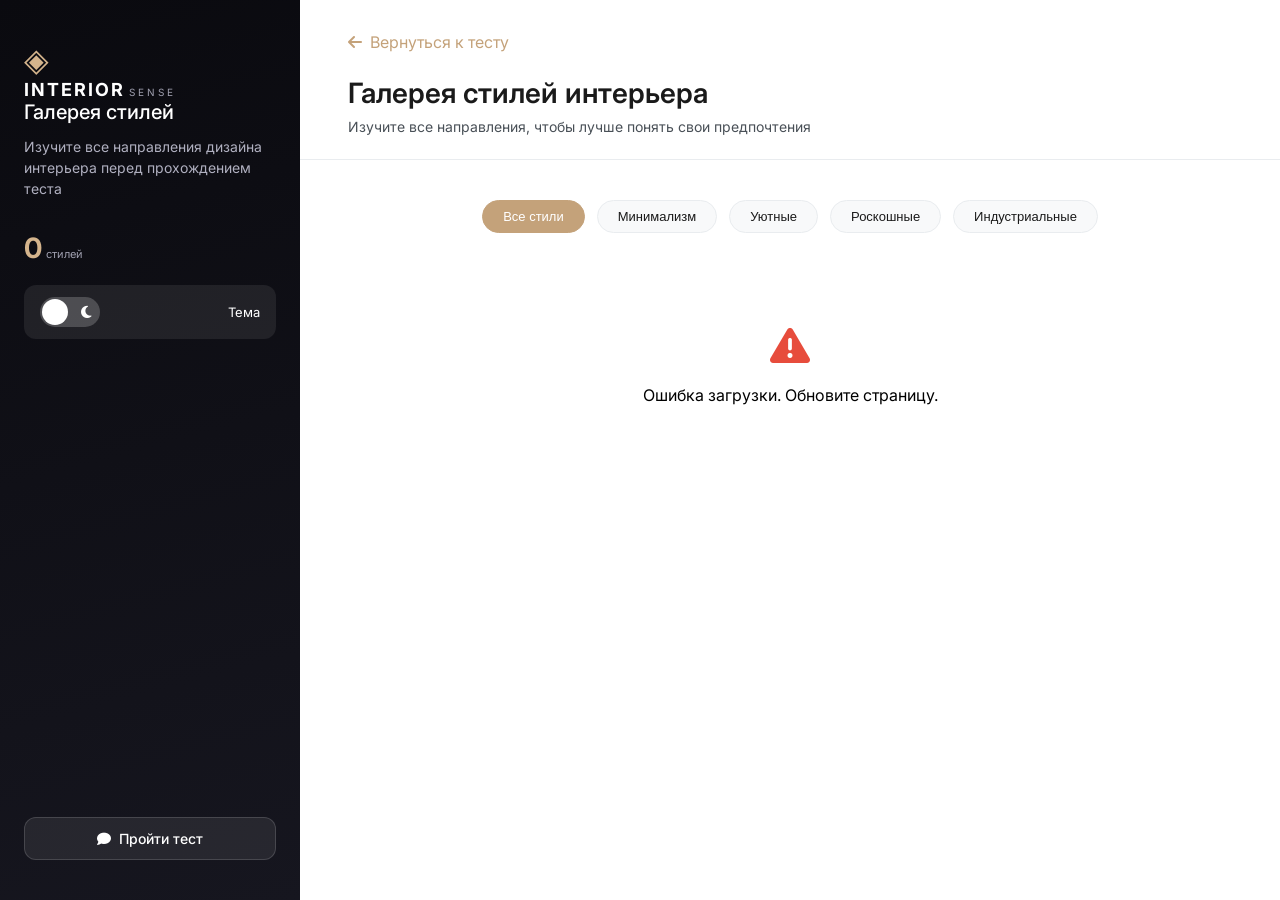
==== templates/styles_gallery.html @ f4f1f502 "Update" ====
<!DOCTYPE html>
<html lang="ru">
<head>
    <meta charset="UTF-8">
    <meta name="viewport" content="width=device-width, initial-scale=1.0">
    <title>Галерея стилей — Interior Sense</title>
    <link rel="stylesheet" href="/static/style.css">
    <link href="https://fonts.googleapis.com/css2?family=Inter:opsz,wght@14..32,300;14..32,400;14..32,500;14..32,600;14..32,700&display=swap" rel="stylesheet">
    <link rel="stylesheet" href="https://cdnjs.cloudflare.com/ajax/libs/font-awesome/6.4.0/css/all.min.css">
    <style>
        /* Дополнительные стили для галереи */
        .gallery-container {
            max-width: 1400px;
            margin: 0 auto;
            padding: 40px 24px;
        }

        .gallery-header {
            text-align: center;
            margin-bottom: 48px;
        }

        .gallery-header h1 {
            font-size: 36px;
            font-weight: 700;
            background: linear-gradient(135deg, var(--text-primary) 0%, var(--accent-primary) 100%);
            -webkit-background-clip: text;
            -webkit-text-fill-color: transparent;
            background-clip: text;
            margin-bottom: 12px;
        }

        .gallery-header p {
            color: var(--text-secondary);
            font-size: 16px;
        }

        .back-link {
            display: inline-flex;
            align-items: center;
            gap: 8px;
            color: var(--accent-primary);
            text-decoration: none;
            margin-bottom: 24px;
            transition: gap 0.3s ease;
        }

        .back-link:hover {
            gap: 12px;
        }

        .styles-grid {
            display: grid;
            grid-template-columns: repeat(auto-fill, minmax(350px, 1fr));
            gap: 30px;
            margin-top: 20px;
        }

        .style-card {
            background: var(--bg-secondary);
            border-radius: 20px;
            overflow: hidden;
            transition: all 0.3s ease;
            border: 1px solid var(--border-color);
            cursor: pointer;
        }

        .style-card:hover {
            transform: translateY(-5px);
            box-shadow: var(--shadow-lg);
            border-color: var(--accent-primary);
        }

        .style-image {
            width: 100%;
            height: 220px;
            object-fit: cover;
            background: var(--bg-tertiary);
        }

        .style-info {
            padding: 20px;
        }

        .style-name {
            font-size: 24px;
            font-weight: 700;
            color: var(--text-primary);
            margin-bottom: 4px;
        }

        .style-full-name {
            font-size: 14px;
            color: var(--accent-primary);
            margin-bottom: 12px;
        }

        .style-description {
            font-size: 14px;
            line-height: 1.5;
            color: var(--text-secondary);
            margin-bottom: 16px;
        }

        .style-tags {
            display: flex;
            flex-wrap: wrap;
            gap: 6px;
            margin-bottom: 16px;
        }

        .style-tag {
            background: var(--bg-tertiary);
            padding: 4px 10px;
            border-radius: 12px;
            font-size: 11px;
            color: var(--text-muted);
        }

        .expand-btn {
            width: 100%;
            padding: 10px;
            background: var(--bg-tertiary);
            border: none;
            border-radius: 12px;
            color: var(--text-primary);
            font-size: 13px;
            cursor: pointer;
            transition: all 0.2s ease;
            display: flex;
            align-items: center;
            justify-content: center;
            gap: 8px;
        }

        .expand-btn:hover {
            background: var(--accent-primary);
            color: white;
        }

        /* Модальное окно */
        .modal {
            display: none;
            position: fixed;
            top: 0;
            left: 0;
            width: 100%;
            height: 100%;
            background: rgba(0, 0, 0, 0.8);
            z-index: 2000;
            justify-content: center;
            align-items: center;
            backdrop-filter: blur(5px);
        }

        .modal.active {
            display: flex;
        }

        .modal-content {
            background: var(--bg-primary);
            border-radius: 24px;
            max-width: 500px;
            width: 90%;
            max-height: 80vh;
            overflow-y: auto;
            position: relative;
            animation: modalFadeIn 0.3s ease;
        }

        @keyframes modalFadeIn {
            from {
                opacity: 0;
                transform: scale(0.9);
            }
            to {
                opacity: 1;
                transform: scale(1);
            }
        }

        .modal-close {
            position: absolute;
            top: 16px;
            right: 20px;
            font-size: 28px;
            cursor: pointer;
            color: var(--text-secondary);
            transition: color 0.2s ease;
            z-index: 1;
        }

        .modal-close:hover {
            color: var(--accent-primary);
        }

        .modal-image {
            width: 100%;
            height: 250px;
            object-fit: cover;
        }

        .modal-info {
            padding: 24px;
        }

        .modal-name {
            font-size: 28px;
            font-weight: 700;
            color: var(--text-primary);
            margin-bottom: 4px;
        }

        .modal-full-name {
            font-size: 16px;
            color: var(--accent-primary);
            margin-bottom: 16px;
        }

        .modal-description {
            font-size: 14px;
            line-height: 1.6;
            color: var(--text-secondary);
            margin-bottom: 20px;
        }

        .modal-section {
            margin-top: 20px;
            padding-top: 16px;
            border-top: 1px solid var(--border-color);
        }

        .modal-section h4 {
            font-size: 16px;
            font-weight: 600;
            margin-bottom: 10px;
            color: var(--text-primary);
        }

        .modal-list {
            list-style: none;
            padding: 0;
        }

        .modal-list li {
            padding: 6px 0;
            padding-left: 20px;
            position: relative;
            font-size: 13px;
            color: var(--text-secondary);
        }

        .modal-list li:before {
            content: "✓";
            position: absolute;
            left: 0;
            color: var(--accent-primary);
            font-weight: bold;
        }

        .filter-bar {
            display: flex;
            justify-content: center;
            gap: 12px;
            margin-bottom: 32px;
            flex-wrap: wrap;
        }

        .filter-btn {
            background: var(--bg-secondary);
            border: 1px solid var(--border-color);
            padding: 8px 20px;
            border-radius: 40px;
            font-size: 13px;
            cursor: pointer;
            transition: all 0.2s ease;
            color: var(--text-primary);
        }

        .filter-btn.active {
            background: var(--accent-primary);
            color: white;
            border-color: var(--accent-primary);
        }

        .filter-btn:hover:not(.active) {
            border-color: var(--accent-primary);
        }

        @media (max-width: 768px) {
            .styles-grid {
                grid-template-columns: 1fr;
            }

            .gallery-header h1 {
                font-size: 28px;
            }
        }
    </style>
</head>
<body>
    <div class="app">
        <aside class="sidebar">
            <div class="logo">
                <div class="logo-icon">◈</div>
                <div class="logo-text">
                    <span class="logo-title">INTERIOR</span>
                    <span class="logo-subtitle">SENSE</span>
                </div>
            </div>

            <div class="sidebar-content">
                <h3>Галерея стилей</h3>
                <p>Изучите все направления дизайна интерьера перед прохождением теста</p>

                <div class="stats">
                    <div class="stat-item">
                        <span class="stat-value" id="stylesCount">0</span>
                        <span class="stat-label">стилей</span>
                    </div>
                </div>
            </div>

            <div class="theme-toggle-wrapper">
                <button class="theme-toggle" id="themeToggle">
                    <i class="fas fa-sun"></i>
                    <i class="fas fa-moon"></i>
                    <span class="toggle-slider"></span>
                </button>
                <span class="theme-label">Тема</span>
            </div>

            <a href="/" class="reset-btn" style="text-decoration: none; margin-top: auto;">
                <i class="fas fa-comment"></i>
                <span>Пройти тест</span>
            </a>
        </aside>

        <main class="chat-main">
            <div class="chat-header">
                <div class="header-content">
                    <a href="/" class="back-link">
                        <i class="fas fa-arrow-left"></i>
                        <span>Вернуться к тесту</span>
                    </a>
                    <h1>Галерея стилей интерьера</h1>
                    <p>Изучите все направления, чтобы лучше понять свои предпочтения</p>
                </div>
                <div class="header-actions">
                    <button class="menu-toggle" id="menuToggle">
                        <i class="fas fa-bars"></i>
                    </button>
                </div>
            </div>

            <div class="gallery-container">
                <div class="filter-bar" id="filterBar">
                    <button class="filter-btn active" data-filter="all">Все стили</button>
                    <button class="filter-btn" data-filter="minimal">Минимализм</button>
                    <button class="filter-btn" data-filter="cozy">Уютные</button>
                    <button class="filter-btn" data-filter="luxury">Роскошные</button>
                    <button class="filter-btn" data-filter="industrial">Индустриальные</button>
                </div>

                <div class="styles-grid" id="stylesGrid">
                    <!-- Карточки будут загружены через JS -->
                    <div style="text-align: center; grid-column: 1/-1; padding: 60px;">
                        <i class="fas fa-spinner fa-spin" style="font-size: 40px; color: var(--accent-primary);"></i>
                        <p style="margin-top: 20px; color: var(--text-secondary);">Загрузка стилей...</p>
                    </div>
                </div>
            </div>
        </main>
    </div>

    <!-- Модальное окно -->
    <div class="modal" id="styleModal">
        <div class="modal-content">
            <div class="modal-close" onclick="closeModal()">&times;</div>
            <img class="modal-image" id="modalImage" src="" alt="">
            <div class="modal-info">
                <div class="modal-name" id="modalName"></div>
                <div class="modal-full-name" id="modalFullName"></div>
                <div class="modal-description" id="modalDescription"></div>

                <div class="modal-section">
                    <h4>🎨 Цветовая палитра</h4>
                    <div class="tags" id="modalColors"></div>
                </div>

                <div class="modal-section">
                    <h4>🪵 Материалы</h4>
                    <div class="tags" id="modalMaterials"></div>
                </div>

                <div class="modal-section">
                    <h4>🛍️ Что купить</h4>
                    <ul class="modal-list" id="modalShopping"></ul>
                </div>

                <div class="modal-section">
                    <h4>⚠️ Чего избегать</h4>
                    <div class="tags" id="modalAvoid"></div>
                </div>
            </div>
        </div>
    </div>

    <script>
        // Данные стилей из сервера
        let stylesData = {};

        // Категории для фильтрации
        const styleCategories = {
            "japandi": "cozy",
            "scandi": "cozy",
            "minimal": "minimal",
            "loft": "industrial",
            "artdeco": "luxury",
            "classic": "luxury",
            "hitech": "minimal",
            "midcentury": "cozy",
            "boho": "cozy"
        };

        async function loadStyles() {
            try {
                const response = await fetch('/api/styles');
                const data = await response.json();
                stylesData = data.styles;
                document.getElementById('stylesCount').textContent = Object.keys(stylesData).length;
                renderStyles('all');
            } catch (error) {
                console.error('Ошибка загрузки стилей:', error);
                document.getElementById('stylesGrid').innerHTML = '<div style="grid-column: 1/-1; text-align: center; padding: 60px;"><i class="fas fa-exclamation-triangle" style="font-size: 40px; color: #e74c3c;"></i><p style="margin-top: 20px;">Ошибка загрузки. Обновите страницу.</p></div>';
            }
        }

        function renderStyles(filter) {
            const grid = document.getElementById('stylesGrid');
            grid.innerHTML = '';

            let filteredStyles = Object.entries(stylesData);
            if (filter !== 'all') {
                filteredStyles = filteredStyles.filter(([key]) => styleCategories[key] === filter);
            }

            if (filteredStyles.length === 0) {
                grid.innerHTML = '<div style="grid-column: 1/-1; text-align: center; padding: 60px;"><i class="fas fa-search" style="font-size: 40px; color: var(--text-muted);"></i><p style="margin-top: 20px;">Стилей не найдено</p></div>';
                return;
            }

            filteredStyles.forEach(([key, style]) => {
                const card = document.createElement('div');
                card.className = 'style-card';
                card.onclick = () => showModal(key, style);
                card.innerHTML = `
                    <img class="style-image" src="${style.image || 'https://placehold.co/600x400'}" alt="${style.name}" onerror="this.src='https://placehold.co/600x400'">
                    <div class="style-info">
                        <div class="style-name">${escapeHtml(style.name)}</div>
                        <div class="style-full-name">${escapeHtml(style.full_name)}</div>
                        <div class="style-description">${escapeHtml(style.description.substring(0, 100))}...</div>
                        <div class="style-tags">
                            ${style.colors.slice(0, 3).map(c => `<span class="style-tag">${escapeHtml(c)}</span>`).join('')}
                        </div>
                        <button class="expand-btn" onclick="event.stopPropagation(); showModal('${key}', ${JSON.stringify(style).replace(/"/g, '&quot;')})">
                            <i class="fas fa-expand-alt"></i>
                            Подробнее
                        </button>
                    </div>
                `;
                grid.appendChild(card);
            });
        }

        function showModal(key, style) {
            const modal = document.getElementById('styleModal');
            document.getElementById('modalImage').src = style.image || 'https://placehold.co/600x400';
            document.getElementById('modalName').textContent = style.name;
            document.getElementById('modalFullName').textContent = style.full_name;
            document.getElementById('modalDescription').textContent = style.description;

            document.getElementById('modalColors').innerHTML = style.colors.map(c => `<span class="tag">${escapeHtml(c)}</span>`).join('');
            document.getElementById('modalMaterials').innerHTML = style.materials.map(m => `<span class="tag">${escapeHtml(m)}</span>`).join('');
            document.getElementById('modalShopping').innerHTML = style.shopping_list.map(item => `<li>${escapeHtml(item)}</li>`).join('');
            document.getElementById('modalAvoid').innerHTML = style.avoid.map(a => `<span class="tag">${escapeHtml(a)}</span>`).join('');

            modal.classList.add('active');
        }

        function closeModal() {
            document.getElementById('styleModal').classList.remove('active');
        }

        function escapeHtml(text) {
            const div = document.createElement('div');
            div.textContent = text;
            return div.innerHTML;
        }

        // Тема и мобильное меню
        function initTheme() {
            const savedTheme = localStorage.getItem('theme');
            if (savedTheme === 'dark') {
                document.body.classList.add('dark-theme');
            }
            document.getElementById('themeToggle').addEventListener('click', () => {
                document.body.classList.toggle('dark-theme');
                localStorage.setItem('theme', document.body.classList.contains('dark-theme') ? 'dark' : 'light');
            });
        }

        function initMobileMenu() {
            const menuToggle = document.getElementById('menuToggle');
            const sidebar = document.querySelector('.sidebar');
            if (menuToggle && sidebar) {
                menuToggle.addEventListener('click', () => sidebar.classList.toggle('open'));
                document.addEventListener('click', (e) => {
                    if (sidebar.classList.contains('open') && !sidebar.contains(e.target) && !menuToggle.contains(e.target)) {
                        sidebar.classList.remove('open');
                    }
                });
            }
        }

        function initFilters() {
            document.querySelectorAll('.filter-btn').forEach(btn => {
                btn.addEventListener('click', () => {
                    document.querySelectorAll('.filter-btn').forEach(b => b.classList.remove('active'));
                    btn.classList.add('active');
                    renderStyles(btn.dataset.filter);
                });
            });
        }

        document.addEventListener('DOMContentLoaded', () => {
            loadStyles();
            initTheme();
            initMobileMenu();
            initFilters();

            // Закрыть модалку по клику вне
            document.getElementById('styleModal').addEventListener('click', (e) => {
                if (e.target === document.getElementById('styleModal')) closeModal();
            });

            // Закрыть по ESC
            document.addEventListener('keydown', (e) => {
                if (e.key === 'Escape') closeModal();
            });
        });
    </script>
</body>
</html>
---- static/style.css ----
* {
    margin: 0;
    padding: 0;
    box-sizing: border-box;
}

body {
    font-family: 'Inter', -apple-system, BlinkMacSystemFont, sans-serif;
    background: linear-gradient(135deg, #667eea 0%, #764ba2 100%);
    min-height: 100vh;
    height: 100vh;
    overflow: hidden;
}

/* Тёмная тема - принудительные цвета */
body.dark-theme {
    background: linear-gradient(135deg, #0f0f1a 0%, #1a1a2e 100%);
}

.app {
    display: flex;
    height: 100vh;
    max-width: 1600px;
    margin: 0 auto;
    background: var(--bg-primary);
    box-shadow: 0 25px 50px -12px rgba(0, 0, 0, 0.25);
    position: relative;
}

/* ========== СВЕТЛАЯ ТЕМА (по умолчанию) ========== */
:root,
body:not(.dark-theme) {
    --bg-primary: #ffffff;
    --bg-secondary: #f8f9fa;
    --bg-tertiary: #f1f3f5;
    --bg-hover: #e9ecef;

    /* Текст - светлая тема */
    --text-primary: #1a1a1a;
    --text-secondary: #495057;
    --text-muted: #6c757d;
    --text-light: #868e96;
    --text-on-accent: #ffffff;

    /* Границы */
    --border-color: #e9ecef;
    --border-hover: #dee2e6;

    /* Акценты */
    --accent-primary: #c4a27a;
    --accent-secondary: #b8926a;
    --accent-hover: #a8855a;
    --accent-light: rgba(196, 162, 122, 0.1);

    /* Сообщения */
    --bot-bubble: #f8f9fa;
    --bot-text: #1a1a1a;
    --user-bubble: #1a1a1a;
    --user-text: #ffffff;

    /* Иконки */
    --icon-color: #6c757d;
    --icon-hover: #c4a27a;

    /* Тени */
    --shadow-sm: 0 1px 2px rgba(0, 0, 0, 0.05);
    --shadow-md: 0 4px 6px rgba(0, 0, 0, 0.07);
    --shadow-lg: 0 10px 15px -3px rgba(0, 0, 0, 0.1);
}

/* ========== ТЁМНАЯ ТЕМА (принудительно) ========== */
body.dark-theme {
    --bg-primary: #0d1117;
    --bg-secondary: #161b22;
    --bg-tertiary: #1f242e;
    --bg-hover: #2d333b;

    /* Текст - тёмная тема (светлый на тёмном) */
    --text-primary: #ffffff;
    --text-secondary: #c9d1d9;
    --text-muted: #8b949e;
    --text-light: #6e7681;
    --text-on-accent: #ffffff;

    /* Границы */
    --border-color: #30363d;
    --border-hover: #444c56;

    /* Акценты */
    --accent-primary: #d4b48c;
    --accent-secondary: #c4a47c;
    --accent-hover: #e4c49c;
    --accent-light: rgba(212, 180, 140, 0.15);

    /* Сообщения */
    --bot-bubble: #161b22;
    --bot-text: #e6edf3;
    --user-bubble: #238636;
    --user-text: #ffffff;

    /* Иконки */
    --icon-color: #8b949e;
    --icon-hover: #d4b48c;

    /* Тени */
    --shadow-sm: 0 1px 2px rgba(0, 0, 0, 0.3);
    --shadow-md: 0 4px 6px rgba(0, 0, 0, 0.4);
    --shadow-lg: 0 10px 15px -3px rgba(0, 0, 0, 0.5);
}

/* ========== SIDEBAR (всегда тёмный, но текст читаемый) ========== */
.sidebar {
    width: 300px;
    background: linear-gradient(165deg, #0a0a0f 0%, #16161f 100%);
    display: flex;
    flex-direction: column;
    justify-content: space-between;
    padding: 40px 24px;
    position: relative;
    overflow-y: auto;
    transition: all 0.3s ease;
}

.logo-icon {
    font-size: 32px;
    font-weight: 300;
    color: #d4b48c;
}

.logo-title {
    font-size: 18px;
    font-weight: 700;
    letter-spacing: 2px;
    color: #ffffff;
}

.logo-subtitle {
    font-size: 10px;
    letter-spacing: 3px;
    color: #a0a0b0;
}

.sidebar-content h3 {
    font-size: 20px;
    font-weight: 500;
    margin-bottom: 12px;
    color: #ffffff;
}

.sidebar-content p {
    font-size: 14px;
    line-height: 1.5;
    color: #b0b0c0;
    margin-bottom: 32px;
}

.stat-value {
    font-size: 28px;
    font-weight: 700;
    color: #d4b48c;
}

.stat-label {
    font-size: 11px;
    color: #a0a0b0;
    margin-top: 4px;
}

/* Theme Toggle */
.theme-toggle-wrapper {
    margin: 20px 0;
    display: flex;
    align-items: center;
    justify-content: space-between;
    padding: 12px 16px;
    background: rgba(255, 255, 255, 0.08);
    border-radius: 12px;
}

.theme-label {
    font-size: 13px;
    color: #ffffff;
}

.theme-toggle {
    position: relative;
    width: 60px;
    height: 30px;
    border-radius: 30px;
    background: rgba(255, 255, 255, 0.2);
    border: none;
    cursor: pointer;
    display: flex;
    align-items: center;
    justify-content: space-between;
    padding: 0 8px;
    transition: all 0.3s ease;
}

.theme-toggle i {
    font-size: 14px;
    color: #ffffff;
    z-index: 1;
}

.theme-toggle .toggle-slider {
    position: absolute;
    width: 26px;
    height: 26px;
    background: #ffffff;
    border-radius: 50%;
    left: 2px;
    transition: transform 0.3s ease;
}

body.dark-theme .theme-toggle .toggle-slider {
    transform: translateX(30px);
}

.reset-btn {
    background: rgba(255, 255, 255, 0.08);
    border: 1px solid rgba(255, 255, 255, 0.15);
    color: #ffffff;
    padding: 12px 20px;
    border-radius: 12px;
    font-size: 14px;
    font-weight: 500;
    cursor: pointer;
    transition: all 0.3s ease;
    margin-top: auto;
    display: flex;
    align-items: center;
    justify-content: center;
    gap: 8px;
}

.reset-btn i {
    color: #ffffff;
}

.reset-btn:hover {
    background: rgba(255, 255, 255, 0.15);
    transform: translateY(-2px);
}

/* ========== CHAT MAIN ========== */
.chat-main {
    flex: 1;
    display: flex;
    flex-direction: column;
    background: var(--bg-primary);
}

.chat-header {
    padding: 32px 48px 24px;
    border-bottom: 1px solid var(--border-color);
    display: flex;
    justify-content: space-between;
    align-items: center;
}

.header-content h1 {
    font-size: 28px;
    font-weight: 600;
    margin-bottom: 8px;
    color: var(--text-primary) !important;
}

.header-content p {
    color: var(--text-secondary) !important;
    font-size: 14px;
}

.menu-toggle {
    display: none;
    background: none;
    border: none;
    font-size: 24px;
    color: var(--text-primary);
    cursor: pointer;
    padding: 8px;
}

.chat-messages {
    flex: 1;
    overflow-y: auto;
    padding: 32px 48px;
    display: flex;
    flex-direction: column;
    gap: 24px;
}

/* Сообщения */
.message {
    display: flex;
    gap: 12px;
    animation: fadeInUp 0.4s ease;
    align-items: flex-start;
}

.message-avatar {
    width: 36px;
    height: 36px;
    background: var(--bg-tertiary);
    border-radius: 12px;
    display: flex;
    align-items: center;
    justify-content: center;
    font-size: 18px;
    flex-shrink: 0;
}

.message-avatar i {
    color: var(--icon-color);
}

.message.user .message-avatar {
    background: var(--accent-primary);
}

.message.user .message-avatar i {
    color: #ffffff;
}

.message-content {
    max-width: 70%;
    min-width: auto;
    width: auto;
}

.message.user {
    flex-direction: row-reverse;
}

.message.user .message-content {
    text-align: right;
}

/* ТЕКСТ СООБЩЕНИЙ - принудительные цвета */
.message-text {
    background: var(--bot-bubble);
    padding: 12px 20px;
    border-radius: 20px;
    border-bottom-left-radius: 4px;
    font-size: 14px;
    line-height: 1.5;
    color: var(--bot-text) !important;
    word-wrap: break-word;
    white-space: normal;
    display: inline-block;
    width: auto;
    max-width: 100%;
}

.message.user .message-text {
    background: var(--user-bubble);
    color: var(--user-text) !important;
    border-bottom-right-radius: 4px;
    border-bottom-left-radius: 20px;
}

/* Кнопки опций */
.options-container {
    display: flex;
    flex-wrap: wrap;
    gap: 10px;
    padding: 20px 48px;
    border-top: 1px solid var(--border-color);
    background: var(--bg-primary);
}

.option-btn {
    background: var(--bg-secondary);
    border: 1.5px solid var(--border-color);
    padding: 10px 20px;
    border-radius: 40px;
    font-size: 13px;
    font-weight: 500;
    color: var(--text-primary) !important;
    cursor: pointer;
    transition: all 0.2s ease;
    font-family: inherit;
}

.option-btn:hover {
    border-color: var(--accent-primary);
    background: var(--accent-primary);
    color: #ffffff !important;
}

/* Результат */
.result-card {
    background: var(--bg-secondary);
    border-radius: 24px;
    padding: 28px;
    margin-top: 16px;
    border: 1px solid var(--border-color);
}

.result-header {
    display: flex;
    justify-content: space-between;
    align-items: center;
    margin-bottom: 24px;
    flex-wrap: wrap;
    gap: 16px;
}

.result-badge {
    background: var(--accent-primary);
    color: #ffffff;
    padding: 6px 16px;
    border-radius: 40px;
    font-size: 13px;
    font-weight: 500;
}

.result-confidence {
    background: var(--accent-light);
    color: var(--accent-primary);
    padding: 6px 16px;
    border-radius: 40px;
    font-size: 13px;
}

.result-style-name {
    font-size: 32px;
    font-weight: 700;
    margin-bottom: 8px;
    color: var(--text-primary) !important;
}

.result-style-full {
    font-size: 18px;
    color: var(--accent-primary) !important;
    margin-bottom: 20px;
}

.result-description {
    font-size: 15px;
    line-height: 1.6;
    margin-bottom: 24px;
    color: var(--text-secondary) !important;
}

.result-section {
    margin-top: 24px;
    padding-top: 24px;
    border-top: 1px solid var(--border-color);
}

.result-section h4 {
    font-size: 16px;
    font-weight: 600;
    margin-bottom: 12px;
    color: var(--text-primary) !important;
}

.tags {
    display: flex;
    flex-wrap: wrap;
    gap: 8px;
}

.tag {
    background: var(--bg-tertiary);
    padding: 6px 14px;
    border-radius: 20px;
    font-size: 13px;
    color: var(--text-secondary) !important;
}

.shopping-list {
    list-style: none;
    padding: 0;
}

.shopping-list li {
    padding: 8px 0;
    padding-left: 24px;
    position: relative;
    font-size: 14px;
    color: var(--text-secondary) !important;
}

.shopping-list li:before {
    content: "✓";
    position: absolute;
    left: 0;
    color: var(--accent-primary);
    font-weight: bold;
}

/* Загрузка */
.loading {
    padding: 20px 48px;
    display: flex;
    align-items: center;
    gap: 12px;
    border-top: 1px solid var(--border-color);
    background: var(--bg-primary);
}

.loading span {
    color: var(--text-secondary) !important;
    font-size: 14px;
}

.dot {
    width: 8px;
    height: 8px;
    background: var(--accent-primary);
    border-radius: 50%;
    animation: bounce 0.8s infinite;
}

.dot:nth-child(2) { animation-delay: 0.2s; }
.dot:nth-child(3) { animation-delay: 0.4s; }

@keyframes bounce {
    0%, 100% { transform: translateY(0); }
    50% { transform: translateY(-5px); }
}

@keyframes fadeInUp {
    from {
        opacity: 0;
        transform: translateY(20px);
    }
    to {
        opacity: 1;
        transform: translateY(0);
    }
}

.progress-bar {
    height: 3px;
    background: var(--border-color);
}

.progress-fill {
    height: 100%;
    background: linear-gradient(90deg, var(--accent-primary), var(--accent-secondary));
    transition: width 0.3s ease;
}

/* Scrollbar */
::-webkit-scrollbar {
    width: 6px;
}

::-webkit-scrollbar-track {
    background: var(--bg-tertiary);
}

::-webkit-scrollbar-thumb {
    background: var(--accent-primary);
    border-radius: 3px;
}

/* ========== RESPONSIVE ========== */
@media (max-width: 768px) {
    .sidebar {
        position: fixed;
        left: -300px;
        top: 0;
        height: 100%;
        z-index: 1000;
        transition: left 0.3s ease;
        box-shadow: 2px 0 10px rgba(0, 0, 0, 0.3);
    }

    .sidebar.open {
        left: 0;
    }

    .menu-toggle {
        display: block;
    }

    .chat-messages {
        padding: 20px;
    }

    .options-container {
        padding: 16px 20px;
    }

    .message-content {
        max-width: 85%;
    }

    .chat-header {
        padding: 20px 24px;
    }

    .header-content h1 {
        font-size: 22px;
    }
}

@media (max-width: 480px) {
    .message-content {
        max-width: 90%;
    }

    .result-card {
        padding: 20px;
    }

    .result-style-name {
        font-size: 24px;
    }
}
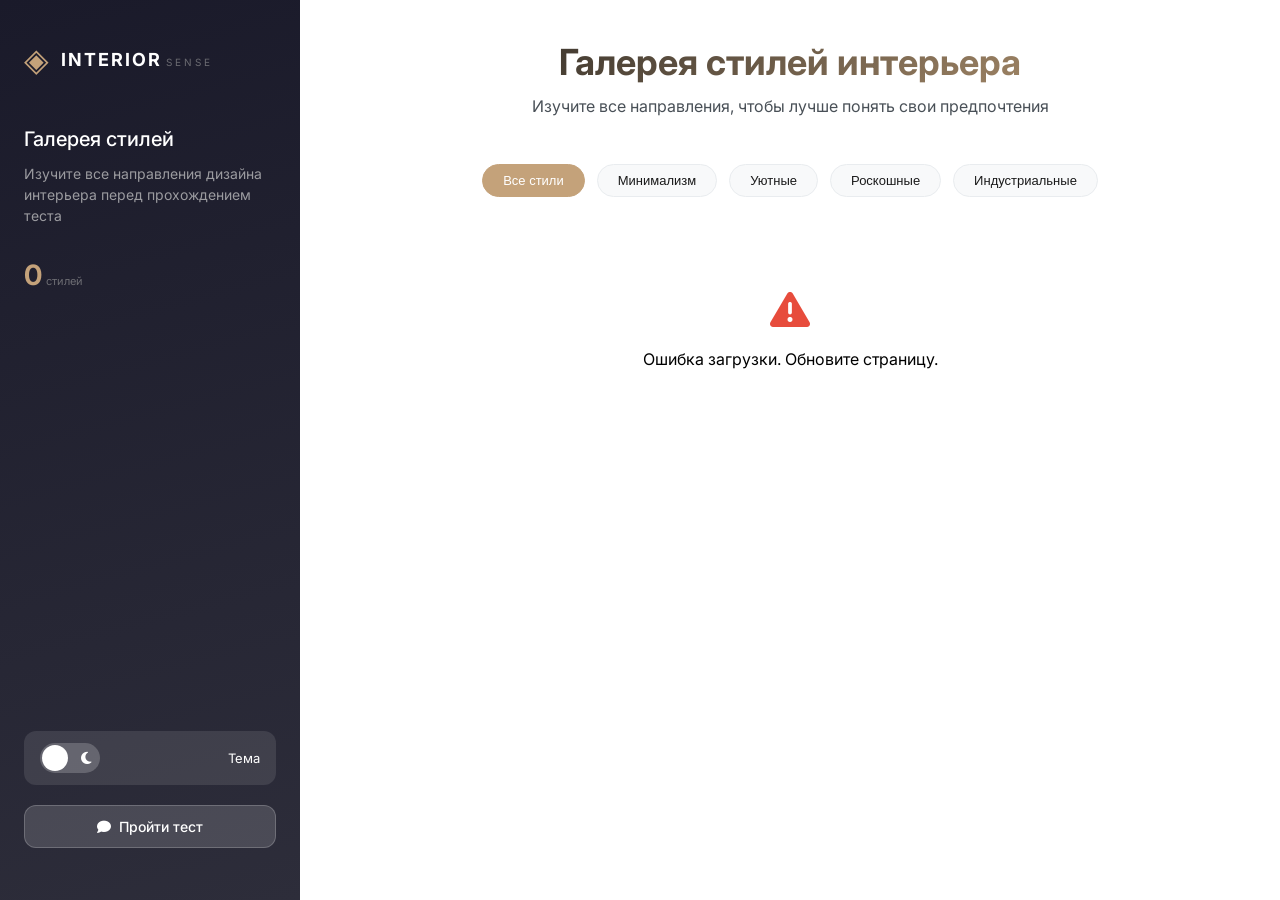
==== commit 3c019446: "Update" ====
--- a/templates/styles_gallery.html
+++ b/templates/styles_gallery.html
@@ -13,6 +13,7 @@
             max-width: 1400px;
             margin: 0 auto;
             padding: 40px 24px;
+            width: 100%;
         }
 
         .gallery-header {
@@ -287,73 +288,298 @@
             border-color: var(--accent-primary);
         }
 
+        /* Специальный стиль для страницы галереи - чтобы контент был по центру */
+        .gallery-layout {
+            display: flex;
+            width: 100%;
+            min-height: 100vh;
+        }
+
+        /* Сайдбар для галереи */
+        .gallery-sidebar {
+            width: 300px;
+            background: linear-gradient(165deg, #1a1a2a 0%, #2d2d3a 100%);
+            color: white;
+            display: flex;
+            flex-direction: column;
+            justify-content: space-between;
+            padding: 40px 24px;
+            position: fixed;
+            height: 100vh;
+            overflow-y: auto;
+            left: 0;
+            top: 0;
+        }
+
+        .gallery-main {
+            flex: 1;
+            margin-left: 300px;
+            background: var(--bg-primary);
+            min-height: 100vh;
+            overflow-y: auto;
+        }
+
+        body.dark-theme .gallery-main {
+            background: var(--bg-primary);
+        }
+
         @media (max-width: 768px) {
+            .gallery-sidebar {
+                left: -300px;
+                transition: left 0.3s ease;
+                z-index: 1000;
+            }
+
+            .gallery-sidebar.open {
+                left: 0;
+            }
+
+            .gallery-main {
+                margin-left: 0;
+            }
+
+            .gallery-header h1 {
+                font-size: 28px;
+            }
+
             .styles-grid {
                 grid-template-columns: 1fr;
             }
-
-            .gallery-header h1 {
-                font-size: 28px;
+        }
+
+        /* Стили для элементов сайдбара галереи */
+        .gallery-sidebar .logo {
+            display: flex;
+            align-items: center;
+            gap: 12px;
+            margin-bottom: 48px;
+        }
+
+        .gallery-sidebar .logo-icon {
+            font-size: 32px;
+            color: var(--accent-primary);
+        }
+
+        .gallery-sidebar .logo-title {
+            font-size: 18px;
+            font-weight: 700;
+            letter-spacing: 2px;
+            color: white;
+        }
+
+        .gallery-sidebar .logo-subtitle {
+            font-size: 10px;
+            letter-spacing: 3px;
+            opacity: 0.6;
+            color: #a0a0a0;
+        }
+
+        .gallery-sidebar .sidebar-content h3 {
+            font-size: 20px;
+            font-weight: 500;
+            margin-bottom: 12px;
+            color: white;
+        }
+
+        .gallery-sidebar .sidebar-content p {
+            font-size: 14px;
+            line-height: 1.5;
+            opacity: 0.7;
+            margin-bottom: 32px;
+            color: #d0d0d0;
+        }
+
+        .gallery-sidebar .stats {
+            display: flex;
+            gap: 24px;
+            margin-top: 32px;
+        }
+
+        .gallery-sidebar .stat-value {
+            font-size: 28px;
+            font-weight: 700;
+            color: var(--accent-primary);
+        }
+
+        .gallery-sidebar .stat-label {
+            font-size: 11px;
+            opacity: 0.6;
+            color: #a0a0a0;
+            margin-top: 4px;
+        }
+
+        .gallery-sidebar .theme-toggle-wrapper {
+            margin: 20px 0;
+            display: flex;
+            align-items: center;
+            justify-content: space-between;
+            padding: 12px 16px;
+            background: rgba(255, 255, 255, 0.1);
+            border-radius: 12px;
+        }
+
+        .gallery-sidebar .theme-label {
+            font-size: 13px;
+            color: white;
+        }
+
+        .gallery-sidebar .theme-toggle {
+            position: relative;
+            width: 60px;
+            height: 30px;
+            border-radius: 30px;
+            background: rgba(255, 255, 255, 0.2);
+            border: none;
+            cursor: pointer;
+            display: flex;
+            align-items: center;
+            justify-content: space-between;
+            padding: 0 8px;
+        }
+
+        .gallery-sidebar .theme-toggle i {
+            font-size: 14px;
+            color: white;
+            z-index: 1;
+        }
+
+        .gallery-sidebar .theme-toggle .toggle-slider {
+            position: absolute;
+            width: 26px;
+            height: 26px;
+            background: white;
+            border-radius: 50%;
+            left: 2px;
+            transition: transform 0.3s ease;
+        }
+
+        body.dark-theme .gallery-sidebar .theme-toggle .toggle-slider {
+            transform: translateX(30px);
+        }
+
+        .gallery-sidebar .gallery-nav-link {
+            background: rgba(255, 255, 255, 0.15);
+            border: 1px solid rgba(255, 255, 255, 0.2);
+            color: white;
+            padding: 12px 20px;
+            border-radius: 12px;
+            font-size: 14px;
+            font-weight: 500;
+            cursor: pointer;
+            transition: all 0.3s ease;
+            margin-bottom: 12px;
+            display: flex;
+            align-items: center;
+            justify-content: center;
+            gap: 8px;
+            text-decoration: none;
+        }
+
+        .gallery-sidebar .gallery-nav-link:hover {
+            background: rgba(255, 255, 255, 0.25);
+            transform: translateY(-2px);
+        }
+
+        .gallery-sidebar .reset-nav-link {
+            background: rgba(255, 255, 255, 0.1);
+            border: 1px solid rgba(255, 255, 255, 0.2);
+            color: white;
+            padding: 12px 20px;
+            border-radius: 12px;
+            font-size: 14px;
+            font-weight: 500;
+            cursor: pointer;
+            transition: all 0.3s ease;
+            margin-top: auto;
+            display: flex;
+            align-items: center;
+            justify-content: center;
+            gap: 8px;
+            text-decoration: none;
+        }
+
+        .gallery-sidebar .reset-nav-link:hover {
+            background: rgba(255, 255, 255, 0.2);
+            transform: translateY(-2px);
+        }
+
+        .mobile-menu-toggle {
+            display: none;
+            position: fixed;
+            top: 20px;
+            left: 20px;
+            z-index: 1001;
+            background: var(--accent-primary);
+            border: none;
+            border-radius: 12px;
+            padding: 12px;
+            color: white;
+            font-size: 20px;
+            cursor: pointer;
+        }
+
+        @media (max-width: 768px) {
+            .mobile-menu-toggle {
+                display: block;
             }
         }
     </style>
 </head>
 <body>
-    <div class="app">
-        <aside class="sidebar">
-            <div class="logo">
-                <div class="logo-icon">◈</div>
-                <div class="logo-text">
-                    <span class="logo-title">INTERIOR</span>
-                    <span class="logo-subtitle">SENSE</span>
+    <button class="mobile-menu-toggle" id="mobileMenuToggle">
+        <i class="fas fa-bars"></i>
+    </button>
+
+    <div class="gallery-layout">
+        <!-- Сайдбар для галереи -->
+        <aside class="gallery-sidebar" id="gallerySidebar">
+            <div>
+                <div class="logo">
+                    <div class="logo-icon">◈</div>
+                    <div class="logo-text">
+                        <span class="logo-title">INTERIOR</span>
+                        <span class="logo-subtitle">SENSE</span>
+                    </div>
+                </div>
+
+                <div class="sidebar-content">
+                    <h3>Галерея стилей</h3>
+                    <p>Изучите все направления дизайна интерьера перед прохождением теста</p>
+
+                    <div class="stats">
+                        <div class="stat-item">
+                            <span class="stat-value" id="stylesCount">0</span>
+                            <span class="stat-label">стилей</span>
+                        </div>
+                    </div>
                 </div>
             </div>
 
-            <div class="sidebar-content">
-                <h3>Галерея стилей</h3>
-                <p>Изучите все направления дизайна интерьера перед прохождением теста</p>
-
-                <div class="stats">
-                    <div class="stat-item">
-                        <span class="stat-value" id="stylesCount">0</span>
-                        <span class="stat-label">стилей</span>
-                    </div>
-                </div>
+            <div>
+                <div class="theme-toggle-wrapper">
+                    <button class="theme-toggle" id="themeToggleGallery">
+                        <i class="fas fa-sun"></i>
+                        <i class="fas fa-moon"></i>
+                        <span class="toggle-slider"></span>
+                    </button>
+                    <span class="theme-label">Тема</span>
+                </div>
+
+                <a href="/" class="gallery-nav-link">
+                    <i class="fas fa-comment"></i>
+                    <span>Пройти тест</span>
+                </a>
             </div>
-
-            <div class="theme-toggle-wrapper">
-                <button class="theme-toggle" id="themeToggle">
-                    <i class="fas fa-sun"></i>
-                    <i class="fas fa-moon"></i>
-                    <span class="toggle-slider"></span>
-                </button>
-                <span class="theme-label">Тема</span>
-            </div>
-
-            <a href="/" class="reset-btn" style="text-decoration: none; margin-top: auto;">
-                <i class="fas fa-comment"></i>
-                <span>Пройти тест</span>
-            </a>
         </aside>
 
-        <main class="chat-main">
-            <div class="chat-header">
-                <div class="header-content">
-                    <a href="/" class="back-link">
-                        <i class="fas fa-arrow-left"></i>
-                        <span>Вернуться к тесту</span>
-                    </a>
+        <!-- Основной контент галереи -->
+        <main class="gallery-main">
+            <div class="gallery-container">
+                <div class="gallery-header">
                     <h1>Галерея стилей интерьера</h1>
                     <p>Изучите все направления, чтобы лучше понять свои предпочтения</p>
                 </div>
-                <div class="header-actions">
-                    <button class="menu-toggle" id="menuToggle">
-                        <i class="fas fa-bars"></i>
-                    </button>
-                </div>
-            </div>
-
-            <div class="gallery-container">
+
                 <div class="filter-bar" id="filterBar">
                     <button class="filter-btn active" data-filter="all">Все стили</button>
                     <button class="filter-btn" data-filter="minimal">Минимализм</button>
@@ -363,7 +589,6 @@
                 </div>
 
                 <div class="styles-grid" id="stylesGrid">
-                    <!-- Карточки будут загружены через JS -->
                     <div style="text-align: center; grid-column: 1/-1; padding: 60px;">
                         <i class="fas fa-spinner fa-spin" style="font-size: 40px; color: var(--accent-primary);"></i>
                         <p style="margin-top: 20px; color: var(--text-secondary);">Загрузка стилей...</p>
@@ -498,25 +723,31 @@
             return div.innerHTML;
         }
 
-        // Тема и мобильное меню
+        // Тема для галереи
         function initTheme() {
             const savedTheme = localStorage.getItem('theme');
             if (savedTheme === 'dark') {
                 document.body.classList.add('dark-theme');
             }
-            document.getElementById('themeToggle').addEventListener('click', () => {
+            document.getElementById('themeToggleGallery').addEventListener('click', () => {
                 document.body.classList.toggle('dark-theme');
                 localStorage.setItem('theme', document.body.classList.contains('dark-theme') ? 'dark' : 'light');
             });
         }
 
+        // Мобильное меню
         function initMobileMenu() {
-            const menuToggle = document.getElementById('menuToggle');
-            const sidebar = document.querySelector('.sidebar');
+            const menuToggle = document.getElementById('mobileMenuToggle');
+            const sidebar = document.getElementById('gallerySidebar');
             if (menuToggle && sidebar) {
-                menuToggle.addEventListener('click', () => sidebar.classList.toggle('open'));
+                menuToggle.addEventListener('click', () => {
+                    sidebar.classList.toggle('open');
+                });
+
                 document.addEventListener('click', (e) => {
-                    if (sidebar.classList.contains('open') && !sidebar.contains(e.target) && !menuToggle.contains(e.target)) {
+                    if (sidebar.classList.contains('open') &&
+                        !sidebar.contains(e.target) &&
+                        !menuToggle.contains(e.target)) {
                         sidebar.classList.remove('open');
                     }
                 });
--- a/static/style.css
+++ b/static/style.css
@@ -611,4 +611,58 @@
     .result-style-name {
         font-size: 24px;
     }
+}
+/* Кнопка галереи стилей */
+.gallery-btn {
+    background: rgba(255, 255, 255, 0.1);
+    border: 1px solid rgba(255, 255, 255, 0.2);
+    color: white;
+    padding: 12px 20px;
+    border-radius: 12px;
+    font-size: 14px;
+    font-weight: 500;
+    cursor: pointer;
+    transition: all 0.3s ease;
+    margin-bottom: 12px;
+    display: flex;
+    align-items: center;
+    justify-content: center;
+    gap: 8px;
+    text-decoration: none;
+}
+
+.gallery-btn:hover {
+    background: rgba(255, 255, 255, 0.2);
+    transform: translateY(-2px);
+}
+
+.gallery-btn i {
+    color: white;
+    font-size: 16px;
+}
+
+/* Обеспечение прокрутки чата */
+.chat-messages {
+    flex: 1;
+    overflow-y: auto;
+    padding: 32px 48px;
+    display: flex;
+    flex-direction: column;
+    gap: 24px;
+    min-height: 0; /* Важно для прокрутки в flex */
+}
+
+/* Для всей страницы */
+body {
+    overflow: hidden;
+}
+
+.app {
+    overflow: hidden;
+}
+
+/* Убедимся что сайдбар тоже может прокручиваться если контента много */
+.sidebar {
+    overflow-y: auto;
+    overflow-x: hidden;
 }
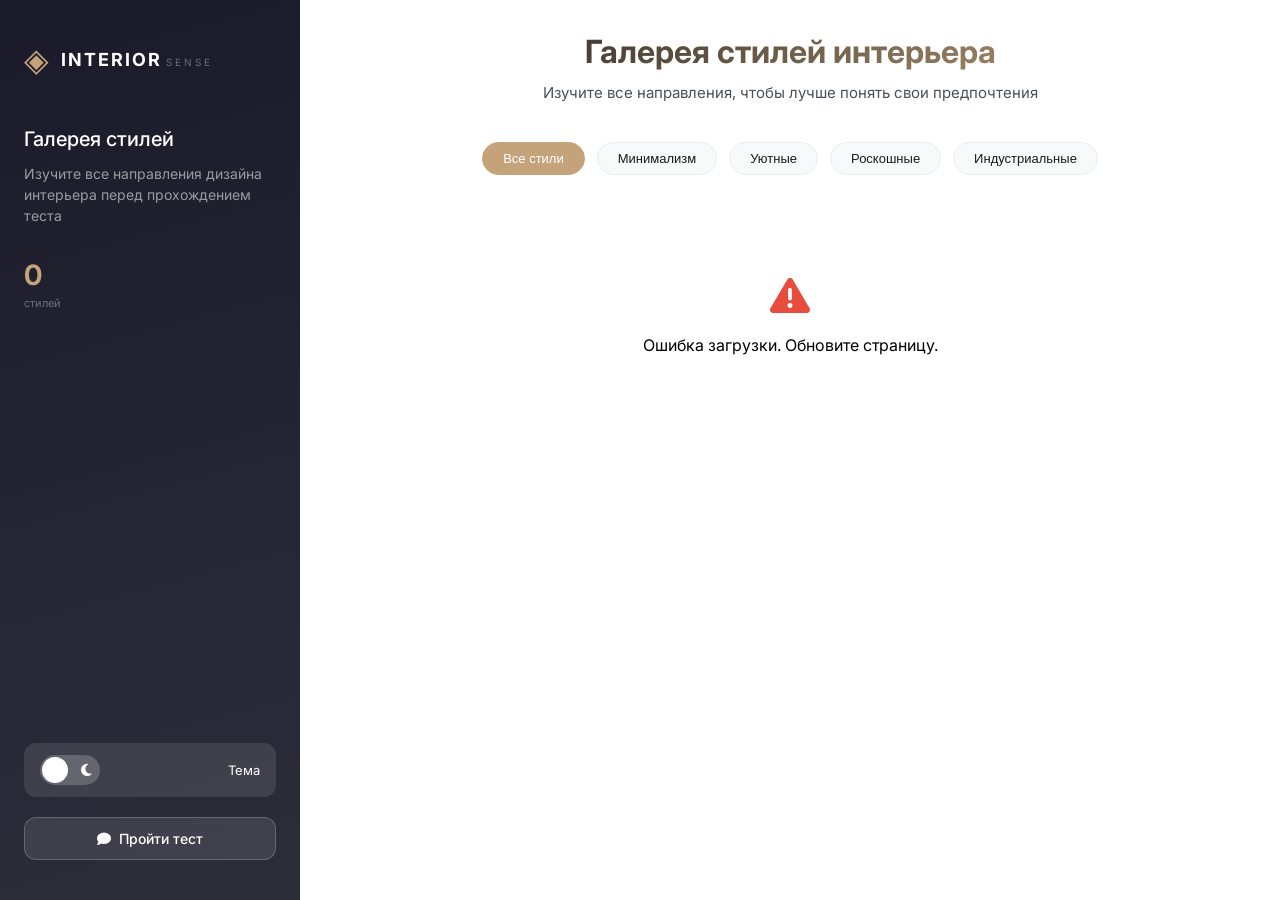
==== commit 66e3cf21: "Update" ====
--- a/templates/styles_gallery.html
+++ b/templates/styles_gallery.html
@@ -8,21 +8,206 @@
     <link href="https://fonts.googleapis.com/css2?family=Inter:opsz,wght@14..32,300;14..32,400;14..32,500;14..32,600;14..32,700&display=swap" rel="stylesheet">
     <link rel="stylesheet" href="https://cdnjs.cloudflare.com/ajax/libs/font-awesome/6.4.0/css/all.min.css">
     <style>
-        /* Дополнительные стили для галереи */
-        .gallery-container {
-            max-width: 1400px;
-            margin: 0 auto;
+        /* Сброс для страницы галереи */
+        * {
+            margin: 0;
+            padding: 0;
+            box-sizing: border-box;
+        }
+
+        body {
+            font-family: 'Inter', -apple-system, BlinkMacSystemFont, sans-serif;
+            background: var(--bg-primary);
+            overflow: hidden;
+            height: 100vh;
+        }
+
+        /* Основной контейнер с флексом */
+        .gallery-app {
+            display: flex;
+            height: 100vh;
+            width: 100%;
+            background: var(--bg-primary);
+            transition: background 0.3s ease;
+        }
+
+        /* САЙДБАР (полностью скопирован из index.html) */
+        .gallery-sidebar {
+            width: 300px;
+            background: linear-gradient(165deg, #1a1a2a 0%, #2d2d3a 100%);
+            color: white;
+            display: flex;
+            flex-direction: column;
+            justify-content: space-between;
             padding: 40px 24px;
+            position: relative;
+            overflow-y: auto;
+            flex-shrink: 0;
+            transition: all 0.3s ease;
+        }
+
+        .logo {
+            display: flex;
+            align-items: center;
+            gap: 12px;
+            margin-bottom: 48px;
+        }
+
+        .logo-icon {
+            font-size: 32px;
+            font-weight: 300;
+            color: #c4a27a;
+        }
+
+        .logo-title {
+            font-size: 18px;
+            font-weight: 700;
+            letter-spacing: 2px;
+            color: #ffffff;
+        }
+
+        .logo-subtitle {
+            font-size: 10px;
+            letter-spacing: 3px;
+            opacity: 0.6;
+            color: #a0a0b0;
+        }
+
+        .sidebar-content h3 {
+            font-size: 20px;
+            font-weight: 500;
+            margin-bottom: 12px;
+            color: #ffffff;
+        }
+
+        .sidebar-content p {
+            font-size: 14px;
+            line-height: 1.5;
+            opacity: 0.7;
+            margin-bottom: 32px;
+            color: #d0d0d0;
+        }
+
+        .stats {
+            display: flex;
+            gap: 24px;
+            margin-top: 32px;
+        }
+
+        .stat-item {
+            display: flex;
+            flex-direction: column;
+        }
+
+        .stat-value {
+            font-size: 28px;
+            font-weight: 700;
+            color: #c4a27a;
+        }
+
+        .stat-label {
+            font-size: 11px;
+            opacity: 0.6;
+            color: #a0a0b0;
+            margin-top: 4px;
+        }
+
+        /* Theme Toggle */
+        .theme-toggle-wrapper {
+            margin: 20px 0;
+            display: flex;
+            align-items: center;
+            justify-content: space-between;
+            padding: 12px 16px;
+            background: rgba(255, 255, 255, 0.1);
+            border-radius: 12px;
+        }
+
+        .theme-label {
+            font-size: 13px;
+            color: #ffffff;
+        }
+
+        .theme-toggle {
+            position: relative;
+            width: 60px;
+            height: 30px;
+            border-radius: 30px;
+            background: rgba(255, 255, 255, 0.2);
+            border: none;
+            cursor: pointer;
+            display: flex;
+            align-items: center;
+            justify-content: space-between;
+            padding: 0 8px;
+            transition: all 0.3s ease;
+        }
+
+        .theme-toggle i {
+            font-size: 14px;
+            color: #ffffff;
+            z-index: 1;
+        }
+
+        .theme-toggle .toggle-slider {
+            position: absolute;
+            width: 26px;
+            height: 26px;
+            background: #ffffff;
+            border-radius: 50%;
+            left: 2px;
+            transition: transform 0.3s ease;
+        }
+
+        body.dark-theme .theme-toggle .toggle-slider {
+            transform: translateX(30px);
+        }
+
+        /* Кнопки навигации в сайдбаре */
+        .nav-btn {
+            background: rgba(255, 255, 255, 0.1);
+            border: 1px solid rgba(255, 255, 255, 0.2);
+            color: white;
+            padding: 12px 20px;
+            border-radius: 12px;
+            font-size: 14px;
+            font-weight: 500;
+            cursor: pointer;
+            transition: all 0.3s ease;
+            display: flex;
+            align-items: center;
+            justify-content: center;
+            gap: 8px;
+            text-decoration: none;
             width: 100%;
+            margin-bottom: 12px;
+        }
+
+        .nav-btn:hover {
+            background: rgba(255, 255, 255, 0.2);
+            transform: translateY(-2px);
+        }
+
+        .nav-btn:last-child {
+            margin-bottom: 0;
+        }
+
+        /* ОСНОВНОЙ КОНТЕНТ ГАЛЕРЕИ */
+        .gallery-main {
+            flex: 1;
+            overflow-y: auto;
+            padding: 32px 48px;
+            background: var(--bg-primary);
+            transition: background 0.3s ease;
         }
 
         .gallery-header {
             text-align: center;
-            margin-bottom: 48px;
+            margin-bottom: 40px;
         }
 
         .gallery-header h1 {
-            font-size: 36px;
+            font-size: 32px;
             font-weight: 700;
             background: linear-gradient(135deg, var(--text-primary) 0%, var(--accent-primary) 100%);
             -webkit-background-clip: text;
@@ -33,28 +218,46 @@
 
         .gallery-header p {
             color: var(--text-secondary);
-            font-size: 16px;
-        }
-
-        .back-link {
-            display: inline-flex;
-            align-items: center;
-            gap: 8px;
-            color: var(--accent-primary);
-            text-decoration: none;
-            margin-bottom: 24px;
-            transition: gap 0.3s ease;
-        }
-
-        .back-link:hover {
+            font-size: 15px;
+        }
+
+        /* Фильтры */
+        .filter-bar {
+            display: flex;
+            justify-content: center;
             gap: 12px;
-        }
-
+            margin-bottom: 40px;
+            flex-wrap: wrap;
+        }
+
+        .filter-btn {
+            background: var(--bg-secondary);
+            border: 1px solid var(--border-color);
+            padding: 8px 20px;
+            border-radius: 40px;
+            font-size: 13px;
+            font-weight: 500;
+            cursor: pointer;
+            transition: all 0.2s ease;
+            color: var(--text-primary);
+        }
+
+        .filter-btn.active {
+            background: var(--accent-primary);
+            color: white;
+            border-color: var(--accent-primary);
+        }
+
+        .filter-btn:hover:not(.active) {
+            border-color: var(--accent-primary);
+            background: var(--accent-light);
+        }
+
+        /* Сетка карточек */
         .styles-grid {
             display: grid;
             grid-template-columns: repeat(auto-fill, minmax(350px, 1fr));
             gap: 30px;
-            margin-top: 20px;
         }
 
         .style-card {
@@ -84,20 +287,20 @@
         }
 
         .style-name {
-            font-size: 24px;
+            font-size: 22px;
             font-weight: 700;
             color: var(--text-primary);
             margin-bottom: 4px;
         }
 
         .style-full-name {
-            font-size: 14px;
+            font-size: 13px;
             color: var(--accent-primary);
             margin-bottom: 12px;
         }
 
         .style-description {
-            font-size: 14px;
+            font-size: 13px;
             line-height: 1.5;
             color: var(--text-secondary);
             margin-bottom: 16px;
@@ -126,6 +329,7 @@
             border-radius: 12px;
             color: var(--text-primary);
             font-size: 13px;
+            font-weight: 500;
             cursor: pointer;
             transition: all 0.2s ease;
             display: flex;
@@ -213,7 +417,7 @@
         }
 
         .modal-full-name {
-            font-size: 16px;
+            font-size: 15px;
             color: var(--accent-primary);
             margin-bottom: 16px;
         }
@@ -232,7 +436,7 @@
         }
 
         .modal-section h4 {
-            font-size: 16px;
+            font-size: 15px;
             font-weight: 600;
             margin-bottom: 10px;
             color: var(--text-primary);
@@ -259,250 +463,21 @@
             font-weight: bold;
         }
 
-        .filter-bar {
-            display: flex;
-            justify-content: center;
-            gap: 12px;
-            margin-bottom: 32px;
+        .tags {
+            display: flex;
             flex-wrap: wrap;
-        }
-
-        .filter-btn {
-            background: var(--bg-secondary);
-            border: 1px solid var(--border-color);
-            padding: 8px 20px;
-            border-radius: 40px;
-            font-size: 13px;
-            cursor: pointer;
-            transition: all 0.2s ease;
-            color: var(--text-primary);
-        }
-
-        .filter-btn.active {
-            background: var(--accent-primary);
-            color: white;
-            border-color: var(--accent-primary);
-        }
-
-        .filter-btn:hover:not(.active) {
-            border-color: var(--accent-primary);
-        }
-
-        /* Специальный стиль для страницы галереи - чтобы контент был по центру */
-        .gallery-layout {
-            display: flex;
-            width: 100%;
-            min-height: 100vh;
-        }
-
-        /* Сайдбар для галереи */
-        .gallery-sidebar {
-            width: 300px;
-            background: linear-gradient(165deg, #1a1a2a 0%, #2d2d3a 100%);
-            color: white;
-            display: flex;
-            flex-direction: column;
-            justify-content: space-between;
-            padding: 40px 24px;
-            position: fixed;
-            height: 100vh;
-            overflow-y: auto;
-            left: 0;
-            top: 0;
-        }
-
-        .gallery-main {
-            flex: 1;
-            margin-left: 300px;
-            background: var(--bg-primary);
-            min-height: 100vh;
-            overflow-y: auto;
-        }
-
-        body.dark-theme .gallery-main {
-            background: var(--bg-primary);
-        }
-
-        @media (max-width: 768px) {
-            .gallery-sidebar {
-                left: -300px;
-                transition: left 0.3s ease;
-                z-index: 1000;
-            }
-
-            .gallery-sidebar.open {
-                left: 0;
-            }
-
-            .gallery-main {
-                margin-left: 0;
-            }
-
-            .gallery-header h1 {
-                font-size: 28px;
-            }
-
-            .styles-grid {
-                grid-template-columns: 1fr;
-            }
-        }
-
-        /* Стили для элементов сайдбара галереи */
-        .gallery-sidebar .logo {
-            display: flex;
-            align-items: center;
-            gap: 12px;
-            margin-bottom: 48px;
-        }
-
-        .gallery-sidebar .logo-icon {
-            font-size: 32px;
-            color: var(--accent-primary);
-        }
-
-        .gallery-sidebar .logo-title {
-            font-size: 18px;
-            font-weight: 700;
-            letter-spacing: 2px;
-            color: white;
-        }
-
-        .gallery-sidebar .logo-subtitle {
-            font-size: 10px;
-            letter-spacing: 3px;
-            opacity: 0.6;
-            color: #a0a0a0;
-        }
-
-        .gallery-sidebar .sidebar-content h3 {
-            font-size: 20px;
-            font-weight: 500;
-            margin-bottom: 12px;
-            color: white;
-        }
-
-        .gallery-sidebar .sidebar-content p {
-            font-size: 14px;
-            line-height: 1.5;
-            opacity: 0.7;
-            margin-bottom: 32px;
-            color: #d0d0d0;
-        }
-
-        .gallery-sidebar .stats {
-            display: flex;
-            gap: 24px;
-            margin-top: 32px;
-        }
-
-        .gallery-sidebar .stat-value {
-            font-size: 28px;
-            font-weight: 700;
-            color: var(--accent-primary);
-        }
-
-        .gallery-sidebar .stat-label {
-            font-size: 11px;
-            opacity: 0.6;
-            color: #a0a0a0;
-            margin-top: 4px;
-        }
-
-        .gallery-sidebar .theme-toggle-wrapper {
-            margin: 20px 0;
-            display: flex;
-            align-items: center;
-            justify-content: space-between;
-            padding: 12px 16px;
-            background: rgba(255, 255, 255, 0.1);
-            border-radius: 12px;
-        }
-
-        .gallery-sidebar .theme-label {
-            font-size: 13px;
-            color: white;
-        }
-
-        .gallery-sidebar .theme-toggle {
-            position: relative;
-            width: 60px;
-            height: 30px;
-            border-radius: 30px;
-            background: rgba(255, 255, 255, 0.2);
-            border: none;
-            cursor: pointer;
-            display: flex;
-            align-items: center;
-            justify-content: space-between;
-            padding: 0 8px;
-        }
-
-        .gallery-sidebar .theme-toggle i {
-            font-size: 14px;
-            color: white;
-            z-index: 1;
-        }
-
-        .gallery-sidebar .theme-toggle .toggle-slider {
-            position: absolute;
-            width: 26px;
-            height: 26px;
-            background: white;
-            border-radius: 50%;
-            left: 2px;
-            transition: transform 0.3s ease;
-        }
-
-        body.dark-theme .gallery-sidebar .theme-toggle .toggle-slider {
-            transform: translateX(30px);
-        }
-
-        .gallery-sidebar .gallery-nav-link {
-            background: rgba(255, 255, 255, 0.15);
-            border: 1px solid rgba(255, 255, 255, 0.2);
-            color: white;
-            padding: 12px 20px;
-            border-radius: 12px;
-            font-size: 14px;
-            font-weight: 500;
-            cursor: pointer;
-            transition: all 0.3s ease;
-            margin-bottom: 12px;
-            display: flex;
-            align-items: center;
-            justify-content: center;
             gap: 8px;
-            text-decoration: none;
-        }
-
-        .gallery-sidebar .gallery-nav-link:hover {
-            background: rgba(255, 255, 255, 0.25);
-            transform: translateY(-2px);
-        }
-
-        .gallery-sidebar .reset-nav-link {
-            background: rgba(255, 255, 255, 0.1);
-            border: 1px solid rgba(255, 255, 255, 0.2);
-            color: white;
-            padding: 12px 20px;
-            border-radius: 12px;
-            font-size: 14px;
-            font-weight: 500;
-            cursor: pointer;
-            transition: all 0.3s ease;
-            margin-top: auto;
-            display: flex;
-            align-items: center;
-            justify-content: center;
-            gap: 8px;
-            text-decoration: none;
-        }
-
-        .gallery-sidebar .reset-nav-link:hover {
-            background: rgba(255, 255, 255, 0.2);
-            transform: translateY(-2px);
-        }
-
+        }
+
+        .tag {
+            background: var(--bg-tertiary);
+            padding: 5px 12px;
+            border-radius: 20px;
+            font-size: 12px;
+            color: var(--text-secondary);
+        }
+
+        /* Мобильное меню */
         .mobile-menu-toggle {
             display: none;
             position: fixed;
@@ -518,10 +493,62 @@
             cursor: pointer;
         }
 
+        /* Адаптивность */
         @media (max-width: 768px) {
             .mobile-menu-toggle {
                 display: block;
             }
+
+            .gallery-sidebar {
+                position: fixed;
+                left: -300px;
+                top: 0;
+                height: 100%;
+                z-index: 1000;
+                transition: left 0.3s ease;
+                box-shadow: 2px 0 10px rgba(0, 0, 0, 0.3);
+            }
+
+            .gallery-sidebar.open {
+                left: 0;
+            }
+
+            .gallery-main {
+                padding: 20px;
+                margin-top: 60px;
+            }
+
+            .styles-grid {
+                grid-template-columns: 1fr;
+                gap: 20px;
+            }
+
+            .gallery-header h1 {
+                font-size: 24px;
+            }
+
+            .filter-bar {
+                gap: 8px;
+            }
+
+            .filter-btn {
+                padding: 6px 14px;
+                font-size: 12px;
+            }
+        }
+
+        /* Скроллбар */
+        .gallery-main::-webkit-scrollbar {
+            width: 6px;
+        }
+
+        .gallery-main::-webkit-scrollbar-track {
+            background: var(--bg-tertiary);
+        }
+
+        .gallery-main::-webkit-scrollbar-thumb {
+            background: var(--accent-primary);
+            border-radius: 3px;
         }
     </style>
 </head>
@@ -530,8 +557,8 @@
         <i class="fas fa-bars"></i>
     </button>
 
-    <div class="gallery-layout">
-        <!-- Сайдбар для галереи -->
+    <div class="gallery-app">
+        <!-- САЙДБАР -->
         <aside class="gallery-sidebar" id="gallerySidebar">
             <div>
                 <div class="logo">
@@ -565,34 +592,32 @@
                     <span class="theme-label">Тема</span>
                 </div>
 
-                <a href="/" class="gallery-nav-link">
+                <a href="/" class="nav-btn">
                     <i class="fas fa-comment"></i>
                     <span>Пройти тест</span>
                 </a>
             </div>
         </aside>
 
-        <!-- Основной контент галереи -->
+        <!-- ОСНОВНОЙ КОНТЕНТ -->
         <main class="gallery-main">
-            <div class="gallery-container">
-                <div class="gallery-header">
-                    <h1>Галерея стилей интерьера</h1>
-                    <p>Изучите все направления, чтобы лучше понять свои предпочтения</p>
-                </div>
-
-                <div class="filter-bar" id="filterBar">
-                    <button class="filter-btn active" data-filter="all">Все стили</button>
-                    <button class="filter-btn" data-filter="minimal">Минимализм</button>
-                    <button class="filter-btn" data-filter="cozy">Уютные</button>
-                    <button class="filter-btn" data-filter="luxury">Роскошные</button>
-                    <button class="filter-btn" data-filter="industrial">Индустриальные</button>
-                </div>
-
-                <div class="styles-grid" id="stylesGrid">
-                    <div style="text-align: center; grid-column: 1/-1; padding: 60px;">
-                        <i class="fas fa-spinner fa-spin" style="font-size: 40px; color: var(--accent-primary);"></i>
-                        <p style="margin-top: 20px; color: var(--text-secondary);">Загрузка стилей...</p>
-                    </div>
+            <div class="gallery-header">
+                <h1>Галерея стилей интерьера</h1>
+                <p>Изучите все направления, чтобы лучше понять свои предпочтения</p>
+            </div>
+
+            <div class="filter-bar" id="filterBar">
+                <button class="filter-btn active" data-filter="all">Все стили</button>
+                <button class="filter-btn" data-filter="minimal">Минимализм</button>
+                <button class="filter-btn" data-filter="cozy">Уютные</button>
+                <button class="filter-btn" data-filter="luxury">Роскошные</button>
+                <button class="filter-btn" data-filter="industrial">Индустриальные</button>
+            </div>
+
+            <div class="styles-grid" id="stylesGrid">
+                <div style="text-align: center; grid-column: 1/-1; padding: 60px;">
+                    <i class="fas fa-spinner fa-spin" style="font-size: 40px; color: var(--accent-primary);"></i>
+                    <p style="margin-top: 20px; color: var(--text-secondary);">Загрузка стилей...</p>
                 </div>
             </div>
         </main>
@@ -632,10 +657,8 @@
     </div>
 
     <script>
-        // Данные стилей из сервера
         let stylesData = {};
 
-        // Категории для фильтрации
         const styleCategories = {
             "japandi": "cozy",
             "scandi": "cozy",
@@ -723,7 +746,6 @@
             return div.innerHTML;
         }
 
-        // Тема для галереи
         function initTheme() {
             const savedTheme = localStorage.getItem('theme');
             if (savedTheme === 'dark') {
@@ -735,7 +757,6 @@
             });
         }
 
-        // Мобильное меню
         function initMobileMenu() {
             const menuToggle = document.getElementById('mobileMenuToggle');
             const sidebar = document.getElementById('gallerySidebar');
@@ -770,12 +791,10 @@
             initMobileMenu();
             initFilters();
 
-            // Закрыть модалку по клику вне
             document.getElementById('styleModal').addEventListener('click', (e) => {
                 if (e.target === document.getElementById('styleModal')) closeModal();
             });
 
-            // Закрыть по ESC
             document.addEventListener('keydown', (e) => {
                 if (e.key === 'Escape') closeModal();
             });
